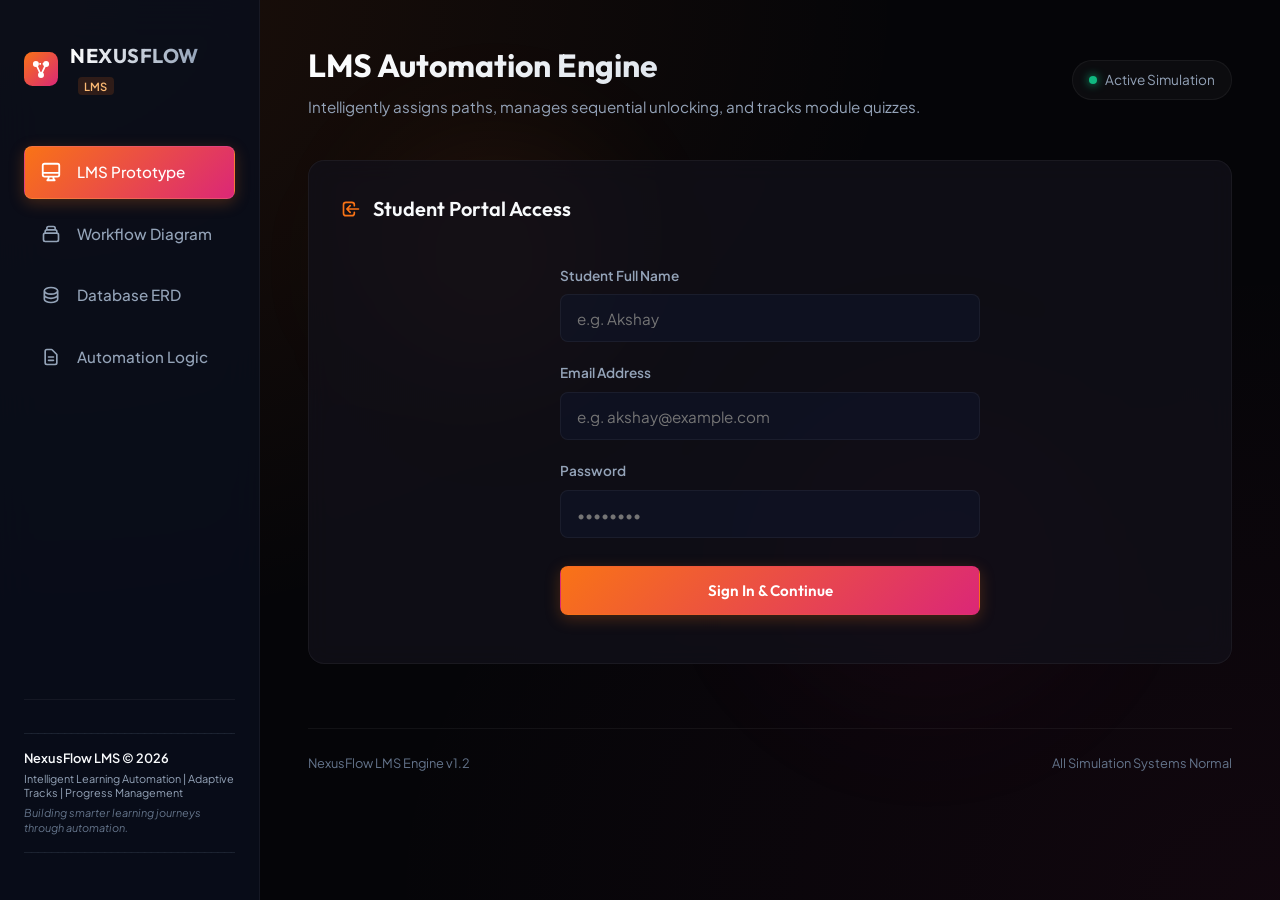
==== Track-Based LMS Automation Engine/index.html @ 76e74313 "Add files via upload" ====
<!DOCTYPE html>
<html lang="en">
<head>
  <meta charset="UTF-8">
  <meta name="viewport" content="width=device-width, initial-scale=1.0">
  <title>NexusFlow LMS - Automation Engine</title>
  <link rel="stylesheet" href="style.css">
  <link rel="icon" href="data:image/svg+xml,<svg xmlns=%22http://www.w3.org/2000/svg%22 viewBox=%220 0 100 100%22><text y=%22.9em%22 font-size=%2280%22>⚡</text></svg>">
</head>
<body>

  <div class="app-container">
    
    <!-- Sidebar Navigation -->
    <aside class="sidebar">
      <div class="brand">
        <div class="brand-logo">
          <svg width="34" height="34" viewBox="0 0 40 40" fill="none" xmlns="http://www.w3.org/2000/svg">
            <rect width="40" height="40" rx="10" fill="url(#logoGrad)" />
            <circle cx="14" cy="14" r="3.5" fill="#ffffff" class="logo-node logo-node-1" />
            <circle cx="26" cy="14" r="3.5" fill="#ffffff" class="logo-node logo-node-2" />
            <circle cx="20" cy="27" r="3.5" fill="#ffffff" class="logo-node logo-node-3" />
            <line x1="14" y1="14" x2="20" y2="27" stroke="#ffffff" stroke-width="2" class="logo-edge" />
            <line x1="26" y1="14" x2="20" y2="27" stroke="#ffffff" stroke-width="2" class="logo-edge" />
            <line x1="14" y1="14" x2="26" y2="14" stroke="#ffffff" stroke-width="2" stroke-dasharray="2 2" class="logo-edge" />
            <defs>
              <linearGradient id="logoGrad" x1="0" y1="0" x2="40" y2="40" gradientUnits="userSpaceOnUse">
                <stop stop-color="#f97316" />
                <stop offset="1" stop-color="#db2777" />
              </linearGradient>
            </defs>
          </svg>
        </div>
        <div>
          <span class="brand-name">NEXUSFLOW</span>
          <span class="brand-tag">LMS</span>
        </div>
      </div>
      
      <ul class="nav-menu">
        <li class="nav-item">
          <a class="nav-link active" data-tab="prototype">
            <svg fill="none" stroke="currentColor" viewBox="0 0 24 24" xmlns="http://www.w3.org/2000/svg">
              <path stroke-linecap="round" stroke-linejoin="round" stroke-width="2" d="M9.75 17L9 20l-1 1h8l-1-1-.75-3M3 13h18M5 17h14a2 2 0 002-2V5a2 2 0 00-2-2H5a2 2 0 00-2 2v10a2 2 0 002 2z"></path>
            </svg>
            LMS Prototype
          </a>
        </li>
        <li class="nav-item">
          <a class="nav-link" data-tab="workflow">
            <svg fill="none" stroke="currentColor" viewBox="0 0 24 24" xmlns="http://www.w3.org/2000/svg">
              <path stroke-linecap="round" stroke-linejoin="round" stroke-width="2" d="M19 11H5m14 0a2 2 0 012 2v6a2 2 0 01-2 2H5a2 2 0 01-2-2v-6a2 2 0 012-2m14 0V9a2 2 0 00-2-2M5 11V9a2 2 0 012-2m0 0V5a2 2 0 012-2h6a2 2 0 012 2v2M7 7h10"></path>
            </svg>
            Workflow Diagram
          </a>
        </li>
        <li class="nav-item">
          <a class="nav-link" data-tab="erd">
            <svg fill="none" stroke="currentColor" viewBox="0 0 24 24" xmlns="http://www.w3.org/2000/svg">
              <path stroke-linecap="round" stroke-linejoin="round" stroke-width="2" d="M4 7v10c0 2.21 3.58 4 8 4s8-1.79 8-4V7M4 7c0 2.21 3.58 4 8 4s8-1.79 8-4M4 7c0-2.21 3.58-4 8-4s8 1.79 8 4m0 5c0 2.21-3.58 4-8 4s-8-1.79-8-4"></path>
            </svg>
            Database ERD
          </a>
        </li>
        <li class="nav-item">
          <a class="nav-link" data-tab="logic">
            <svg fill="none" stroke="currentColor" viewBox="0 0 24 24" xmlns="http://www.w3.org/2000/svg">
              <path stroke-linecap="round" stroke-linejoin="round" stroke-width="2" d="M9 12h6m-6 4h6m2 5H7a2 2 0 01-2-2V5a2 2 0 012-2h5.586a1 1 0 01.707.293l5.414 5.414a1 1 0 01.293.707V19a2 2 0 01-2 2z"></path>
            </svg>
            Automation Logic
          </a>
        </li>
      </ul>
      <div class="sidebar-footer" style="margin-top: auto; padding-top: 1.5rem; border-top: 1px solid var(--border-color); font-size: 0.72rem; color: var(--text-muted); line-height: 1.5;">
        <div style="opacity: 0.25; overflow: hidden; white-space: nowrap; margin-bottom: 0.5rem; letter-spacing: -1.5px;">────────────────────────────────────────────</div>
        <p style="color: var(--text-primary); font-weight: 600; font-size: 0.8rem; margin-bottom: 0.2rem;">NexusFlow LMS © 2026</p>
        <p style="color: var(--text-secondary); font-size: 0.68rem; margin-bottom: 0.4rem; line-height: 1.3;">Intelligent Learning Automation | Adaptive Tracks | Progress Management</p>
        <p style="font-style: italic; font-size: 0.68rem; color: var(--text-muted); line-height: 1.3;">Building smarter learning journeys through automation.</p>
        <div style="opacity: 0.25; overflow: hidden; white-space: nowrap; margin-top: 0.5rem; letter-spacing: -1.5px;">────────────────────────────────────────────</div>
      </div>
    </aside>

    <!-- Main Content Area -->
    <main class="main-content">
      
      <!-- Top header bar -->
      <header class="header-section">
        <div>
          <h1 class="page-title">LMS Automation Engine</h1>
          <p class="page-subtitle">Intelligently assigns paths, manages sequential unlocking, and tracks module quizzes.</p>
        </div>
        <div class="theme-badge">
          <div class="theme-badge-dot"></div>
          <span>Active Simulation</span>
        </div>
      </header>

      <!-- 1. LMS PROTOTYPE TAB PANEL -->
      <section class="tab-panel active" id="prototype-panel">
        
        <!-- Screen 1: Login Screen -->
        <div class="glass-card screen" id="login-area">
          <div class="card-header">
            <h3 class="card-title">
              <svg style="width:20px; height:20px;" fill="none" stroke="currentColor" viewBox="0 0 24 24" xmlns="http://www.w3.org/2000/svg"><path stroke-linecap="round" stroke-linejoin="round" stroke-width="2" d="M11 16l-4-4m0 0l4-4m-4 4h14m-5 4v1a3 3 0 01-3 3H6a3 3 0 01-3-3V7a3 3 0 013-3h7a3 3 0 013 3v1"></path></svg>
              Student Portal Access
            </h3>
          </div>
          
          <div style="max-width: 420px; margin: 0 auto; padding: 1rem 0;">
            <div class="form-group">
              <label class="form-label" for="login-name">Student Full Name</label>
              <input type="text" class="form-input" id="login-name" placeholder="e.g. Akshay" required>
            </div>
            
            <div class="form-group">
              <label class="form-label" for="login-email">Email Address</label>
              <input type="email" class="form-input" id="login-email" placeholder="e.g. akshay@example.com" required>
            </div>

            <div class="form-group">
              <label class="form-label" for="login-password">Password</label>
              <input type="password" class="form-input" id="login-password" placeholder="••••••••" required>
            </div>

            <div style="margin-top: 1.75rem;">
              <button class="btn btn-primary" style="width: 100%;" onclick="loginStudent()">
                Sign In & Continue
              </button>
            </div>
          </div>
        </div>

        <!-- Screen 2: Track Selection -->
        <div class="glass-card screen" id="track-area" style="display: none;">
          <div class="card-header">
            <h3 class="card-title">
              <svg style="width:20px; height:20px;" fill="none" stroke="currentColor" viewBox="0 0 24 24" xmlns="http://www.w3.org/2000/svg"><path stroke-linecap="round" stroke-linejoin="round" stroke-width="2" d="M9 5H7a2 2 0 00-2 2v12a2 2 0 002 2h10a2 2 0 002-2V7a2 2 0 00-2-2h-2M9 5a2 2 0 002 2h2a2 2 0 002-2M9 5a2 2 0 012-2h2a2 2 0 012 2m-3 7h3m-3 4h3m-6-4h.01M9 16h.01"></path></svg>
              Choose Your Learning Track
            </h3>
            <span style="font-size: 0.8rem; color: var(--text-secondary);" id="track-greeting">Welcome!</span>
          </div>

          <div class="track-selection-grid">
            <div class="track-card" data-id="1">
              <div class="track-card-header">
                <h4 class="track-title">Software Development</h4>
                <span class="track-badge">Tech</span>
              </div>
              <p class="track-desc">Web foundations, programming logic, DOM operations, backend servers and APIs.</p>
            </div>

            <div class="track-card" data-id="2">
              <div class="track-card-header">
                <h4 class="track-title">AI Automation</h4>
                <span class="track-badge">AI Systems</span>
              </div>
              <p class="track-desc">Generative AI basics, embeddings, prompt patterns, API integrations, and workflow agents.</p>
            </div>

            <div class="track-card" data-id="3">
              <div class="track-card-header">
                <h4 class="track-title">AI Foundations</h4>
                <span class="track-badge">Data Science</span>
              </div>
              <p class="track-desc">Evolution of AI, statistical learning, ML regression, decision models, and deep neural nets.</p>
            </div>

            <div class="track-card" data-id="4">
              <div class="track-card-header">
                <h4 class="track-title">AI Content Creation</h4>
                <span class="track-badge">Creative AI</span>
              </div>
              <p class="track-desc">Generative copy editing, image prompts, inpainting/outpainting, and audio/video generation.</p>
            </div>
          </div>

          <div style="margin-top: 2rem; display: flex; gap: 1rem;">
            <button class="btn btn-primary" id="btn-generate-path" onclick="onboardStudent()" disabled>
              Generate Learning Path
            </button>
            <button class="btn btn-secondary" onclick="logoutStudent()">
              Log Out
            </button>
          </div>
        </div>

        <!-- Dashboard state - Active student roadmap -->
        <div id="dashboard-area" style="display: none;">
          
          <!-- Top metrics strip -->
          <div class="grid-3col" style="margin-bottom: 2rem;">
            <div class="metric-card">
              <div class="metric-icon blue">
                <svg fill="none" stroke="currentColor" viewBox="0 0 24 24" xmlns="http://www.w3.org/2000/svg"><path stroke-linecap="round" stroke-linejoin="round" stroke-width="2" d="M12 6.253v13m0-13C10.832 5.477 9.246 5 7.5 5S4.168 5.477 3 6.253v13C4.168 18.477 5.754 18 7.5 18s3.332.477 4.5 1.253m0-13C13.168 5.477 14.754 5 16.5 5c1.747 0 3.332.477 4.5 1.253v13C19.832 18.477 18.247 18 16.5 18c-1.746 0-3.332.477-4.5 1.253"></path></svg>
              </div>
              <div class="metric-info">
                <span class="metric-label">Completed Lessons</span>
                <span class="metric-value" id="metric-lessons-completed">0 / 15</span>
              </div>
            </div>

            <div class="metric-card">
              <div class="metric-icon emerald">
                <svg fill="none" stroke="currentColor" viewBox="0 0 24 24" xmlns="http://www.w3.org/2000/svg"><path stroke-linecap="round" stroke-linejoin="round" stroke-width="2" d="M9 12l2 2 4-4m6 2a9 9 0 11-18 0 9 9 0 0118 0z"></path></svg>
              </div>
              <div class="metric-info">
                <span class="metric-label">Completed Modules</span>
                <span class="metric-value" id="metric-modules-completed">0 / 3</span>
              </div>
            </div>

            <div class="metric-card">
              <div class="metric-icon amber">
                <svg fill="none" stroke="currentColor" viewBox="0 0 24 24" xmlns="http://www.w3.org/2000/svg"><path stroke-linecap="round" stroke-linejoin="round" stroke-width="2" d="M13 10V3L4 14h7v7l9-11h-7z"></path></svg>
              </div>
              <div class="metric-info">
                <span class="metric-label">Active Streak</span>
                <span class="metric-value" id="metric-streak">1 Day</span>
              </div>
            </div>
          </div>

          <!-- Main Dashboard Split (LMS view vs Backend Database view) -->
          <div class="grid-2col">
            
            <!-- Left: Roadmaps & Lessons -->
            <div>
              <div class="glass-card">
                <div class="card-header">
                  <div>
                    <span style="font-size: 0.8rem; color: var(--text-secondary); font-weight: 600; text-transform: uppercase;">Active Path</span>
                    <h3 class="card-title" id="dashboard-track-name">Track Name</h3>
                  </div>
                  <div style="display: flex; gap: 0.5rem;">
                    <button class="btn btn-secondary" style="padding: 0.4rem 0.85rem; font-size: 0.8rem;" onclick="resetDatabaseState()">
                      Reset Track
                    </button>
                    <button class="btn btn-secondary" style="padding: 0.4rem 0.85rem; font-size: 0.8rem; border-color: rgba(239, 68, 68, 0.2); color: #fca5a5;" onclick="logoutStudent()">
                      Log Out
                    </button>
                  </div>
                </div>
                
                <div class="progress-container" style="margin-bottom: 2rem;">
                  <div class="progress-header">
                    <span>Overall Path Progress</span>
                    <span id="progress-percentage-label" style="font-weight: bold; color: var(--primary);">0%</span>
                  </div>
                  <div class="progress-bar-bg">
                    <div class="progress-bar-fill" id="progress-percentage-bar"></div>
                  </div>
                </div>

                <div class="modules-list" id="roadmap-container">
                  <!-- Rendered dynamically by script.js -->
                </div>
              </div>
            </div>

            <!-- Right: Real-time Database JSON display -->
            <div>
              <div class="glass-card" style="position: sticky; top: 2rem;">
                <div class="db-json-header">
                  <div class="db-json-title">
                    <svg style="width:16px; height:16px;" fill="none" stroke="currentColor" viewBox="0 0 24 24" xmlns="http://www.w3.org/2000/svg"><path stroke-linecap="round" stroke-linejoin="round" stroke-width="2" d="M4 7v10c0 2.21 3.58 4 8 4s8-1.79 8-4V7M4 7c0 2.21 3.58 4 8 4s8-1.79 8-4M4 7c0-2.21 3.58-4 8-4s8 1.79 8 4m0 5c0 2.21-3.58 4-8 4s-8-1.79-8-4"></path></svg>
                    Database State (Simulated)
                  </div>
                  <span style="font-size:0.75rem; color: var(--success); font-weight: 600; background: var(--success-glow); padding: 0.1rem 0.4rem; border-radius: 4px;">Live Updates</span>
                </div>
                <p style="font-size: 0.75rem; color: var(--text-secondary); margin-bottom: 1rem;">
                  This panel represents the current rows inside the local storage database tables, illustrating the schema triggers.
                </p>
                <div class="db-json-body">
                  <pre><code id="db-json-code">{}</code></pre>
                </div>
                <div style="margin-top: 1.5rem;" id="next-action-box">
                  <!-- Next action display -->
                </div>
                <div style="margin-top: 1rem; border-top: 1px solid var(--border-color); padding-top: 1rem; display: flex; justify-content: space-between; align-items: center;">
                  <span style="font-size: 0.8rem; color: var(--text-secondary);">Student: <strong id="dashboard-student-name" style="color:white;">Aswanth</strong></span>
                </div>
              </div>
            </div>

          </div>
        </div>

      </section>

      <!-- 2. WORKFLOW DIAGRAM TAB PANEL -->
      <section class="tab-panel" id="workflow-panel">
        <div class="glass-card">
          <div class="card-header">
            <div>
              <h3 class="card-title">LMS Automation Lifecycle Flowchart</h3>
              <p style="font-size: 0.85rem; color: var(--text-secondary); margin-top: 0.25rem;">
                Shows the flow of triggers, conditions, and actions. The highlighted node represents the current state of your active prototype session.
              </p>
            </div>
          </div>
          
          <div class="svg-diagram-container">
            <!-- Inline SVG Flowchart -->
            <svg class="svg-diagram" width="600" height="600" viewBox="0 0 600 600" xmlns="http://www.w3.org/2000/svg">
              <defs>
                <!-- Arrow Marker -->
                <marker id="arrow" viewBox="0 0 10 10" refX="6" refY="5" markerWidth="6" markerHeight="6" orient="auto-start-reverse">
                  <path d="M 0 0 L 10 5 L 0 10 z" fill="#64748b" />
                </marker>
                <marker id="arrow-active" viewBox="0 0 10 10" refX="6" refY="5" markerWidth="6" markerHeight="6" orient="auto-start-reverse">
                  <path d="M 0 0 L 10 5 L 0 10 z" fill="#6366f1" />
                </marker>
              </defs>

              <!-- Flowchart Connectors (static layout) -->
              <!-- Main vertical trunk -->
              <line x1="180" y1="50" x2="180" y2="70" stroke="#64748b" stroke-width="2" marker-end="url(#arrow)"></line>
              <line x1="180" y1="110" x2="180" y2="130" stroke="#64748b" stroke-width="2" marker-end="url(#arrow)"></line>
              <line x1="180" y1="170" x2="180" y2="190" stroke="#64748b" stroke-width="2" marker-end="url(#arrow)"></line>
              <line x1="180" y1="230" x2="180" y2="250" stroke="#64748b" stroke-width="2" marker-end="url(#arrow)"></line>
              <line x1="180" y1="290" x2="180" y2="310" stroke="#64748b" stroke-width="2" marker-end="url(#arrow)"></line>
              <line x1="180" y1="350" x2="180" y2="370" stroke="#64748b" stroke-width="2" marker-end="url(#arrow)"></line>
              <line x1="180" y1="410" x2="180" y2="430" stroke="#64748b" stroke-width="2" marker-end="url(#arrow)"></line>
              <line x1="180" y1="470" x2="180" y2="490" stroke="#64748b" stroke-width="2" marker-end="url(#arrow)"></line>

              <!-- Condition: All 5 Lessons Done? -> No -> Unlock Next Lesson -> Loop back to Complete Lesson -->
              <!-- Line right to No block -->
              <path d="M 260 390 L 400 390 L 400 350" fill="none" stroke="#64748b" stroke-width="2" marker-end="url(#arrow)"></path>
              <!-- Line from No block back left to Complete Lesson -->
              <path d="M 400 310 L 400 270 L 180 270" fill="none" stroke="#64748b" stroke-width="2" marker-end="url(#arrow)"></path>
              
              <!-- Condition: Quiz Passed? -> Yes -> Unlock Next Module -> Update Dashboard -->
              <line x1="260" y1="510" x2="320" y2="510" stroke="#64748b" stroke-width="2" marker-end="url(#arrow)"></line>
              <path d="M 400 490 L 400 170" fill="none" stroke="#64748b" stroke-width="2" marker-end="url(#arrow)"></path>
              <line x1="320" y1="150" x2="260" y2="150" stroke="#64748b" stroke-width="2" marker-end="url(#arrow)"></line>
              
              <!-- Condition: Quiz Passed? -> No -> Loop back to Quiz Redirect -->
              <path d="M 180 530 L 180 570 L 60 570 L 60 450 L 100 450" fill="none" stroke="#64748b" stroke-width="2" marker-end="url(#arrow)"></path>

              <!-- Text labels for branches -->
              <text x="270" y="385" fill="#94a3b8" font-size="10" font-weight="bold">No</text>
              <text x="185" y="423" fill="#94a3b8" font-size="10" font-weight="bold">Yes</text>
              <text x="275" y="505" fill="#94a3b8" font-size="10" font-weight="bold">Yes</text>
              <text x="185" y="555" fill="#94a3b8" font-size="10" font-weight="bold">No / Fail</text>

              <!-- Nodes -->
              <g class="flow-node active" id="node-signup">
                <rect x="100" y="10" width="160" height="40" />
                <text x="180" y="34" text-anchor="middle">Student Onboards / Sign Up</text>
              </g>

              <g class="flow-node" id="node-select-track">
                <rect x="100" y="70" width="160" height="40" />
                <text x="180" y="94" text-anchor="middle">Select Learning Track</text>
              </g>

              <g class="flow-node" id="node-gen-path">
                <rect x="100" y="130" width="160" height="40" />
                <text x="180" y="154" text-anchor="middle">Generate Learning Path</text>
              </g>

              <g class="flow-node" id="node-unlock-m1">
                <rect x="100" y="190" width="160" height="40" />
                <text x="180" y="214" text-anchor="middle">Unlock Module 1 (others lock)</text>
              </g>

              <g class="flow-node" id="node-unlock-l1">
                <rect x="100" y="250" width="160" height="40" />
                <text x="180" y="274" text-anchor="middle">Unlock Lesson 1</text>
              </g>

              <g class="flow-node" id="node-comp-l">
                <rect x="100" y="310" width="160" height="40" />
                <text x="180" y="334" text-anchor="middle">Complete Current Lesson</text>
              </g>

              <g class="flow-node" id="node-unlock-next-l">
                <rect x="320" y="310" width="160" height="40" />
                <text x="400" y="334" text-anchor="middle">Unlock Next Lesson</text>
              </g>

              <g class="flow-node" id="node-check-all-done">
                <rect x="100" y="370" width="160" height="40" />
                <text x="180" y="394" text-anchor="middle">All 5 Lessons Completed?</text>
              </g>

              <g class="flow-node" id="node-redirect-quiz">
                <rect x="100" y="430" width="160" height="40" />
                <text x="180" y="454" text-anchor="middle">Redirect to Module Quiz</text>
              </g>

              <g class="flow-node" id="node-quiz-passed">
                <rect x="100" y="490" width="160" height="40" />
                <text x="180" y="514" text-anchor="middle">Quiz Passed (score &gt;= 60%)?</text>
              </g>

              <g class="flow-node" id="node-unlock-next-m">
                <rect x="320" y="490" width="160" height="40" />
                <text x="400" y="514" text-anchor="middle">Unlock Next Module &amp; L1</text>
              </g>

              <g class="flow-node" id="node-dashboard">
                <rect x="320" y="130" width="160" height="40" />
                <text x="400" y="154" text-anchor="middle">Update Progress Dashboard</text>
              </g>
            </svg>
          </div>
          
          <div style="margin-top: 1.5rem; text-align: center;">
            <p style="font-size: 0.8rem; color: var(--text-secondary);">
              Tip: Return to the <strong>LMS Prototype</strong> tab to complete lessons and watch the active node change live!
            </p>
          </div>
        </div>
      </section>

      <!-- 3. DATABASE ERD TAB PANEL -->
      <section class="tab-panel" id="erd-panel">
        <div class="glass-card">
          <div class="card-header">
            <div>
              <h3 class="card-title">Database Schema - Entity Relationship Diagram</h3>
              <p style="font-size: 0.85rem; color: var(--text-secondary); margin-top: 0.25rem;">
                Hover over any table box to highlight its keys, relationships, and foreign connections.
              </p>
            </div>
          </div>

          <div class="svg-diagram-container">
            <!-- ERD SVG Diagram -->
            <svg class="svg-diagram" width="650" height="450" viewBox="0 0 650 450" xmlns="http://www.w3.org/2000/svg">
              
              <!-- Relationship Lines (background paths) -->
              <!-- tracks -> modules (1 to many) -->
              <path class="erd-link" data-from="tracks" data-to="modules" d="M 180 80 H 250" stroke-width="2" />
              <!-- modules -> micro_lessons (1 to many) -->
              <path class="erd-link" data-from="modules" data-to="micro_lessons" d="M 380 80 H 450" stroke-width="2" />
              <!-- tracks -> students (1 to many) -->
              <path class="erd-link" data-from="tracks" data-to="students" d="M 110 130 V 250" stroke-width="2" />
              <!-- students -> progress (1 to many) -->
              <path class="erd-link" data-from="students" data-to="progress" d="M 180 300 H 250" stroke-width="2" />
              <!-- micro_lessons -> progress (1 to many) -->
              <path class="erd-link" data-from="micro_lessons" data-to="progress" d="M 520 160 V 200 H 320 V 250" stroke-width="2" />
              <!-- students -> quiz_results (1 to many) -->
              <path class="erd-link" data-from="students" data-to="quiz_results" d="M 110 370 V 410 H 520 V 370" stroke-width="2" />
              <!-- modules -> quiz_results (1 to many) -->
              <path class="erd-link" data-from="modules" data-to="quiz_results" d="M 320 160 V 220 H 520 V 250" stroke-width="2" />

              <!-- Table: tracks -->
              <g class="erd-table" data-table="tracks">
                <rect class="bg" x="40" y="30" width="140" height="100" />
                <rect class="header" x="40" y="30" width="140" height="25" />
                <text class="header-text" x="110" y="47" text-anchor="middle">tracks</text>
                <text class="col-text pk-text" x="50" y="72">PK</text>
                <text class="col-text" x="75" y="72">id : Integer</text>
                <text class="col-text" x="75" y="92">name : String</text>
                <text class="col-text" x="75" y="112">description : Text</text>
              </g>

              <!-- Table: modules -->
              <g class="erd-table" data-table="modules">
                <rect class="bg" x="250" y="30" width="130" height="130" />
                <rect class="header" x="250" y="30" width="130" height="25" />
                <text class="header-text" x="315" y="47" text-anchor="middle">modules</text>
                <text class="col-text pk-text" x="260" y="72">PK</text>
                <text class="col-text" x="285" y="72">id : Integer</text>
                <text class="col-text fk-text" x="260" y="92">FK</text>
                <text class="col-text" x="285" y="92">track_id : Integer</text>
                <text class="col-text" x="285" y="112">title : String</text>
                <text class="col-text" x="285" y="132">seq_order : Integer</text>
              </g>

              <!-- Table: micro_lessons -->
              <g class="erd-table" data-table="micro_lessons">
                <rect class="bg" x="450" y="30" width="140" height="130" />
                <rect class="header" x="450" y="30" width="140" height="25" />
                <text class="header-text" x="520" y="47" text-anchor="middle">micro_lessons</text>
                <text class="col-text pk-text" x="460" y="72">PK</text>
                <text class="col-text" x="485" y="72">id : Integer</text>
                <text class="col-text fk-text" x="460" y="92">FK</text>
                <text class="col-text" x="485" y="92">module_id : Integer</text>
                <text class="col-text" x="485" y="112">title : String</text>
                <text class="col-text" x="485" y="132">seq_order : Integer</text>
              </g>

              <!-- Table: students -->
              <g class="erd-table" data-table="students">
                <rect class="bg" x="40" y="250" width="140" height="120" />
                <rect class="header" x="40" y="250" width="140" height="25" />
                <text class="header-text" x="110" y="267" text-anchor="middle">students</text>
                <text class="col-text pk-text" x="50" y="292">PK</text>
                <text class="col-text" x="75" y="292">id : Integer</text>
                <text class="col-text" x="75" y="312">name : String</text>
                <text class="col-text" x="75" y="332">email : String</text>
                <text class="col-text fk-text" x="50" y="352">FK</text>
                <text class="col-text" x="75" y="352">track_id : Integer</text>
              </g>

              <!-- Table: progress -->
              <g class="erd-table" data-table="progress">
                <rect class="bg" x="250" y="250" width="130" height="120" />
                <rect class="header" x="250" y="250" width="130" height="25" />
                <text class="header-text" x="315" y="267" text-anchor="middle">progress</text>
                <text class="col-text pk-text" x="260" y="292">PK</text>
                <text class="col-text" x="285" y="292">id : Integer</text>
                <text class="col-text fk-text" x="260" y="312">FK</text>
                <text class="col-text" x="285" y="312">student_id : Int</text>
                <text class="col-text fk-text" x="260" y="332">FK</text>
                <text class="col-text" x="285" y="332">lesson_id : Int</text>
                <text class="col-text" x="285" y="352">status : String</text>
              </g>

              <!-- Table: quiz_results -->
              <g class="erd-table" data-table="quiz_results">
                <rect class="bg" x="450" y="250" width="140" height="120" />
                <rect class="header" x="450" y="250" width="140" height="25" />
                <text class="header-text" x="520" y="267" text-anchor="middle">quiz_results</text>
                <text class="col-text pk-text" x="460" y="292">PK</text>
                <text class="col-text" x="485" y="292">id : Integer</text>
                <text class="col-text fk-text" x="460" y="312">FK</text>
                <text class="col-text" x="485" y="312">student_id : Int</text>
                <text class="col-text fk-text" x="460" y="332">FK</text>
                <text class="col-text" x="485" y="332">module_id : Int</text>
                <text class="col-text" x="485" y="352">score : Integer</text>
              </g>
            </svg>
          </div>

          <div style="margin-top: 2rem;">
            <h4 style="font-family: var(--font-heading); font-size: 1.1rem; margin-bottom: 0.5rem;">Database Schema Overview</h4>
            <ul style="list-style: none; display: grid; grid-template-columns: repeat(2, 1fr); gap: 1rem; font-size: 0.85rem; color: var(--text-secondary);">
              <li style="border-left: 3px solid #f59e0b; padding-left: 0.75rem;"><strong>tracks $\rightarrow$ modules $\rightarrow$ micro_lessons</strong>: Holds the course structure. Static catalogs referenceable by active student courses.</li>
              <li style="border-left: 3px solid #60a5fa; padding-left: 0.75rem;"><strong>students $\rightarrow$ progress</strong>: Stores the state of each student's current position (e.g. Locked, Active, Completed).</li>
              <li style="border-left: 3px solid #10b981; padding-left: 0.75rem;"><strong>progress $\rightarrow$ micro_lessons</strong>: Resolves which specific lessons are marked completed or unlocked.</li>
              <li style="border-left: 3px solid #8b5cf6; padding-left: 0.75rem;"><strong>students $\rightarrow$ quiz_results $\leftarrow$ modules</strong>: Logs records of score achievements to gate unlocking of subsequent modules.</li>
            </ul>
          </div>
        </div>
      </section>

      <!-- 4. AUTOMATION LOGIC DOCUMENT TAB PANEL -->
      <section class="tab-panel" id="logic-panel">
        <div class="glass-card">
          <div class="card-header">
            <h3 class="card-title">Automation Logic Specifications</h3>
          </div>

          <p style="font-size: 0.9rem; color: var(--text-secondary); margin-bottom: 1.5rem;">
            This technical reference guide outlines the specific backend rule engine that handles locking, progress, and redirection.
          </p>

          <div class="doc-table-container">
            <table class="doc-table">
              <thead>
                <tr>
                  <th>Event Trigger</th>
                  <th>Pre-Conditions</th>
                  <th>Automated System Actions</th>
                </tr>
              </thead>
              <tbody>
                <tr>
                  <td><span class="trigger-badge">Track Selected</span></td>
                  <td>
                    <ul class="action-list">
                      <li>Student finishes onboarding form.</li>
                      <li>Valid student name & email.</li>
                    </ul>
                  </td>
                  <td>
                    <ul class="action-list">
                      <li>Insert record in <code>students</code> table.</li>
                      <li>Fetch course structure from <code>modules</code> and <code>micro_lessons</code>.</li>
                      <li>Populate <code>progress</code> tracker rows with "locked" status.</li>
                      <li>Set Module 1, Lesson 1 status to "active" (unlocked).</li>
                      <li>Redirect student from signup form to learning roadmap dashboard.</li>
                    </ul>
                  </td>
                </tr>
                <tr>
                  <td><span class="trigger-badge">Lesson Completed</span></td>
                  <td>
                    <ul class="action-list">
                      <li>Student clicks "Complete Lesson" on an active lesson.</li>
                      <li>Current lesson status is "active".</li>
                    </ul>
                  </td>
                  <td>
                    <ul class="action-list">
                      <li>Update current lesson progress status to "completed".</li>
                      <li>Update <code>completed_at</code> timestamp.</li>
                      <li>Verify if next lesson exists in the current module.</li>
                      <li>If yes: set next lesson status to "active" (unlocked).</li>
                      <li>If no: check if all 5 module lessons are completed.</li>
                    </ul>
                  </td>
                </tr>
                <tr>
                  <td><span class="trigger-badge">Module Completed</span></td>
                  <td>
                    <ul class="action-list">
                      <li>All 5 lessons of active module have "completed" status in database.</li>
                    </ul>
                  </td>
                  <td>
                    <ul class="action-list">
                      <li>Trigger redirect to module assessment quiz interface.</li>
                      <li>Restrict continuing to further lessons until quiz passed.</li>
                    </ul>
                  </td>
                </tr>
                <tr>
                  <td><span class="trigger-badge">Quiz Passed</span></td>
                  <td>
                    <ul class="action-list">
                      <li>Student scores greater than 60% (2/3 correct) on module quiz.</li>
                      <li>Subsequent module exists in selected track.</li>
                    </ul>
                  </td>
                  <td>
                    <ul class="action-list">
                      <li>Insert record to <code>quiz_results</code> table (<code>passed = true</code>).</li>
                      <li>Unlock subsequent module.</li>
                      <li>Unlock lesson 1 of subsequent module, setting status to "active".</li>
                      <li>Refresh student dashboard with next target action.</li>
                    </ul>
                  </td>
                </tr>
                <tr>
                  <td><span class="trigger-badge">Quiz Failed</span></td>
                  <td>
                    <ul class="action-list">
                      <li>Student scores $&lt; 60\%$ on module quiz.</li>
                    </ul>
                  </td>
                  <td>
                    <ul class="action-list">
                      <li>Insert record to <code>quiz_results</code> table (<code>passed = false</code>).</li>
                      <li>Keep next module locked.</li>
                      <li>Display retry options and review links.</li>
                    </ul>
                  </td>
                </tr>
              </tbody>
            </table>
          </div>
        </div>
      </section>
      <!-- Layout Footer -->
      <footer style="margin-top: 4rem; border-top: 1px solid var(--border-color); padding-top: 1.5rem; display: flex; justify-content: space-between; align-items: center; font-size: 0.8rem; color: var(--text-muted);">
        <p>NexusFlow LMS Engine v1.2</p>
        <p>All Simulation Systems Normal</p>
      </footer>
    </main>
  </div>

  <script src="script.js"></script>
</body>
</html>
---- Track-Based LMS Automation Engine/style.css ----
@import url('https://fonts.googleapis.com/css2?family=Outfit:wght@300;400;500;600;700;800&family=Plus+Jakarta+Sans:wght@300;400;500;600;700;800&display=swap');

:root {
  --font-heading: 'Outfit', sans-serif;
  --font-body: 'Plus Jakarta Sans', sans-serif;

  /* Color Palette - Cyberpunk Volcano theme */
  --bg-main: #050508;
  --bg-card: rgba(18, 16, 26, 0.75);
  --bg-card-hover: rgba(28, 23, 41, 0.5);
  --border-color: rgba(255, 255, 255, 0.05);
  --border-hover: rgba(249, 115, 22, 0.4);
  
  --primary: #f97316; /* Volcano Orange */
  --primary-rgb: 249, 115, 22;
  --primary-glow: rgba(249, 115, 22, 0.25);
  --primary-gradient: linear-gradient(135deg, #f97316 0%, #db2777 100%);
  --accent-gradient: linear-gradient(135deg, #fbbf24 0%, #f97316 100%);
  
  --text-primary: #f8fafc;
  --text-secondary: #94a3b8;
  --text-muted: #64748b;
  
  --success: #10b981;
  --success-glow: rgba(16, 185, 129, 0.2);
  --error: #ef4444;
  --error-glow: rgba(239, 68, 68, 0.2);
  --warning: #fbbf24;
  --warning-glow: rgba(251, 191, 36, 0.2);

  --sidebar-width: 260px;
}

* {
  margin: 0;
  padding: 0;
  box-sizing: border-box;
}

body {
  background-color: var(--bg-main);
  background-image: 
    radial-gradient(at 0% 0%, rgba(249, 115, 22, 0.1) 0px, transparent 50%),
    radial-gradient(at 100% 100%, rgba(219, 39, 119, 0.06) 0px, transparent 50%);
  color: var(--text-primary);
  font-family: var(--font-body);
  min-height: 100vh;
  overflow-x: hidden;
  line-height: 1.6;
}

/* App Layout */
.app-container {
  display: flex;
  min-height: 100vh;
  position: relative;
  overflow: hidden;
}

.app-container::before {
  content: "";
  position: absolute;
  width: 350px;
  height: 350px;
  background: radial-gradient(circle, rgba(249, 115, 22, 0.12) 0%, transparent 70%);
  top: 10%;
  left: 25%;
  pointer-events: none;
  filter: blur(50px);
  z-index: -1; /* Behind all content */
  animation: floatOrb 12s infinite alternate ease-in-out;
}

.app-container::after {
  content: "";
  position: absolute;
  width: 450px;
  height: 450px;
  background: radial-gradient(circle, rgba(219, 39, 119, 0.08) 0%, transparent 70%);
  bottom: 15%;
  right: 10%;
  pointer-events: none;
  filter: blur(60px);
  z-index: -1;
  animation: floatOrb 18s infinite alternate-reverse ease-in-out;
}

@keyframes floatOrb {
  0% { transform: translateY(0) translateX(0) scale(1); }
  100% { transform: translateY(-45px) translateX(35px) scale(1.15); }
}

/* Sidebar Navigation */
.sidebar {
  width: var(--sidebar-width);
  background: rgba(10, 15, 28, 0.85);
  backdrop-filter: blur(20px);
  border-right: 1px solid var(--border-color);
  padding: 2.5rem 1.5rem;
  display: flex;
  flex-direction: column;
  position: fixed;
  height: 100vh;
  z-index: 100;
}

.brand {
  display: flex;
  align-items: center;
  gap: 0.75rem;
  margin-bottom: 3rem;
}

.brand-logo {
  display: flex;
  align-items: center;
  justify-content: center;
  transition: all 0.4s cubic-bezier(0.175, 0.885, 0.32, 1.275);
}

.brand:hover .brand-logo {
  transform: rotate(12deg) scale(1.08);
  filter: drop-shadow(0 0 10px var(--primary-glow));
}

.logo-node-1 { animation: logoNodePulse 2s infinite ease-in-out; }
.logo-node-2 { animation: logoNodePulse 2s infinite ease-in-out 0.6s; }
.logo-node-3 { animation: logoNodePulse 2s infinite ease-in-out 1.2s; }

@keyframes logoNodePulse {
  0%, 100% { opacity: 0.8; fill: #ffffff; }
  50% { opacity: 1; fill: #fbbf24; }
}

.brand-name {
  font-family: var(--font-heading);
  font-weight: 700;
  font-size: 1.25rem;
  letter-spacing: 0.5px;
  background: linear-gradient(to right, #ffffff, #94a3b8);
  -webkit-background-clip: text;
  -webkit-text-fill-color: transparent;
}

.brand-tag {
  font-size: 0.7rem;
  background: rgba(var(--primary-rgb), 0.15);
  color: #fdba74;
  padding: 0.15rem 0.4rem;
  border-radius: 4px;
  font-weight: 600;
  margin-left: 0.5rem;
  text-transform: uppercase;
}

.nav-menu {
  list-style: none;
  display: flex;
  flex-direction: column;
  gap: 0.5rem;
}

.nav-item {
  width: 100%;
}

.nav-link {
  display: flex;
  align-items: center;
  gap: 1rem;
  padding: 0.85rem 1rem;
  color: var(--text-secondary);
  text-decoration: none;
  border-radius: 8px;
  font-size: 0.95rem;
  font-weight: 500;
  transition: all 0.3s cubic-bezier(0.4, 0, 0.2, 1);
  border: 1px solid transparent;
  cursor: pointer;
}

.nav-link:hover {
  color: var(--text-primary);
  background: rgba(255, 255, 255, 0.03);
}

.nav-link.active {
  color: white;
  background: var(--primary-gradient);
  border-color: rgba(255, 255, 255, 0.1);
  box-shadow: 0 4px 15px rgba(var(--primary-rgb), 0.25);
}

.nav-link svg {
  width: 20px;
  height: 20px;
  transition: transform 0.3s ease;
}

.nav-link.active svg {
  transform: scale(1.1);
}

.sidebar-footer {
  margin-top: auto;
  padding-top: 2rem;
  border-top: 1px solid var(--border-color);
  font-size: 0.8rem;
  color: var(--text-muted);
}

/* Main Content Area */
.main-content {
  flex: 1;
  margin-left: var(--sidebar-width);
  padding: 2.5rem 3rem;
  min-width: 0; /* Prevents flex items from overflowing */
}

.header-section {
  display: flex;
  justify-content: space-between;
  align-items: center;
  margin-bottom: 2.5rem;
}

.page-title {
  font-family: var(--font-heading);
  font-size: 2rem;
  font-weight: 700;
  background: linear-gradient(135deg, #fff 0%, #cbd5e1 100%);
  -webkit-background-clip: text;
  -webkit-text-fill-color: transparent;
}

.page-subtitle {
  color: var(--text-secondary);
  font-size: 0.95rem;
  margin-top: 0.25rem;
}

.theme-badge {
  background: rgba(255, 255, 255, 0.03);
  border: 1px solid var(--border-color);
  padding: 0.5rem 1rem;
  border-radius: 50px;
  font-size: 0.85rem;
  display: flex;
  align-items: center;
  gap: 0.5rem;
  color: var(--text-secondary);
}

.theme-badge-dot {
  width: 8px;
  height: 8px;
  border-radius: 50%;
  background: var(--success);
  box-shadow: 0 0 10px var(--success);
}

/* Tab Panels */
.tab-panel {
  display: none;
  animation: fadeIn 0.4s ease-out forwards;
}

.tab-panel.active {
  display: block;
}

@keyframes fadeIn {
  from {
    opacity: 0;
    transform: translateY(10px);
  }
  to {
    opacity: 1;
    transform: translateY(0);
  }
}

/* Glassmorphic Cards */
.glass-card {
  background: var(--bg-card);
  backdrop-filter: blur(12px);
  border: 1px solid var(--border-color);
  border-radius: 16px;
  padding: 2rem;
  margin-bottom: 2rem;
  transition: all 0.3s cubic-bezier(0.4, 0, 0.2, 1);
}

.glass-card:hover {
  border-color: rgba(255, 255, 255, 0.12);
  box-shadow: 0 10px 30px rgba(0, 0, 0, 0.3);
}

.glass-card.highlighted {
  border-color: var(--border-hover);
  box-shadow: 0 0 25px var(--primary-glow);
}

.card-header {
  display: flex;
  justify-content: space-between;
  align-items: center;
  margin-bottom: 1.5rem;
}

.card-title {
  font-family: var(--font-heading);
  font-size: 1.25rem;
  font-weight: 600;
  display: flex;
  align-items: center;
  gap: 0.75rem;
}

.card-title svg {
  color: var(--primary);
  width: 24px;
  height: 24px;
}

/* Grid Layouts */
.grid-2col {
  display: grid;
  grid-template-columns: 1.8fr 1.2fr;
  gap: 2rem;
}

.grid-3col {
  display: grid;
  grid-template-columns: repeat(3, 1fr);
  gap: 1.5rem;
}

.grid-4col {
  display: grid;
  grid-template-columns: repeat(4, 1fr);
  gap: 1.5rem;
}

@media (max-width: 1200px) {
  .grid-2col {
    grid-template-columns: 1fr;
  }
  .grid-3col {
    grid-template-columns: repeat(2, 1fr);
  }
  .grid-4col {
    grid-template-columns: repeat(2, 1fr);
  }
}

@media (max-width: 768px) {
  .grid-3col, .grid-4col {
    grid-template-columns: 1fr;
  }
  .app-container {
    flex-direction: column;
  }
  .sidebar {
    width: 100%;
    height: auto;
    position: relative;
    padding: 1.5rem;
  }
  .main-content {
    margin-left: 0;
    padding: 1.5rem;
  }
}

/* Onboarding Setup Form */
.form-group {
  margin-bottom: 1.25rem;
}

.form-label {
  display: block;
  font-size: 0.85rem;
  font-weight: 600;
  color: var(--text-secondary);
  margin-bottom: 0.5rem;
}

.form-input {
  width: 100%;
  background: rgba(15, 23, 42, 0.6);
  border: 1px solid var(--border-color);
  padding: 0.85rem 1rem;
  border-radius: 8px;
  color: white;
  font-family: var(--font-body);
  font-size: 0.95rem;
  transition: all 0.3s ease;
}

.form-input:focus {
  outline: none;
  border-color: var(--primary);
  box-shadow: 0 0 10px var(--primary-glow);
}

/* Track Card Options */
.track-selection-grid {
  display: grid;
  grid-template-columns: repeat(2, 1fr);
  gap: 1.25rem;
  margin-top: 1.5rem;
}

.track-card {
  background: rgba(15, 23, 42, 0.4);
  border: 1px solid var(--border-color);
  padding: 1.5rem;
  border-radius: 12px;
  cursor: pointer;
  transition: all 0.3s cubic-bezier(0.4, 0, 0.2, 1);
  display: flex;
  flex-direction: column;
  justify-content: space-between;
  min-height: 160px;
}

.track-card:hover {
  border-color: var(--primary);
  transform: translateY(-4px);
  background: var(--bg-card-hover);
}

.track-card.selected {
  border-color: var(--primary);
  background: rgba(var(--primary-rgb), 0.12);
  box-shadow: 0 0 20px rgba(var(--primary-rgb), 0.2);
}

.track-card-header {
  display: flex;
  justify-content: space-between;
  align-items: start;
}

.track-title {
  font-family: var(--font-heading);
  font-size: 1.1rem;
  font-weight: 600;
  color: white;
  margin-bottom: 0.5rem;
}

.track-desc {
  font-size: 0.8rem;
  color: var(--text-secondary);
  line-height: 1.4;
}

.track-badge {
  font-size: 0.7rem;
  background: rgba(255, 255, 255, 0.05);
  border: 1px solid var(--border-color);
  padding: 0.2rem 0.5rem;
  border-radius: 4px;
  color: var(--text-secondary);
}

.track-card.selected .track-badge {
  background: var(--primary);
  color: white;
  border-color: var(--primary);
}

.btn {
  display: inline-flex;
  align-items: center;
  justify-content: center;
  gap: 0.5rem;
  font-family: var(--font-heading);
  font-weight: 600;
  padding: 0.85rem 1.75rem;
  border-radius: 8px;
  border: 1px solid transparent;
  cursor: pointer;
  transition: all 0.3s cubic-bezier(0.4, 0, 0.2, 1);
  text-decoration: none;
  font-size: 0.95rem;
}

.btn-primary {
  background: var(--primary-gradient);
  color: white;
  box-shadow: 0 4px 15px var(--primary-glow);
}

.btn-primary:hover {
  transform: translateY(-2px);
  box-shadow: 0 6px 20px rgba(var(--primary-rgb), 0.4);
}

.btn-primary:active {
  transform: translateY(0);
}

.btn-secondary {
  background: rgba(255, 255, 255, 0.03);
  border: 1px solid var(--border-color);
  color: var(--text-primary);
}

.btn-secondary:hover {
  background: rgba(255, 255, 255, 0.06);
  border-color: rgba(255, 255, 255, 0.15);
}

.btn:disabled {
  opacity: 0.5;
  cursor: not-allowed;
  transform: none !important;
  box-shadow: none !important;
}

/* Dashboard Metrics */
.metric-card {
  background: rgba(15, 23, 42, 0.4);
  border: 1px solid var(--border-color);
  padding: 1.5rem;
  border-radius: 12px;
  display: flex;
  align-items: center;
  gap: 1.25rem;
}

.metric-icon {
  width: 48px;
  height: 48px;
  border-radius: 10px;
  display: flex;
  align-items: center;
  justify-content: center;
  color: white;
}

.metric-icon.blue { background: rgba(var(--primary-rgb), 0.15); color: #f472b6; }
.metric-icon.emerald { background: rgba(16, 185, 129, 0.15); color: #34d399; }
.metric-icon.amber { background: rgba(245, 158, 11, 0.15); color: #fbbf24; }

.metric-info {
  display: flex;
  flex-direction: column;
}

.metric-label {
  font-size: 0.75rem;
  color: var(--text-secondary);
  text-transform: uppercase;
  letter-spacing: 0.5px;
}

.metric-value {
  font-family: var(--font-heading);
  font-size: 1.5rem;
  font-weight: 700;
  color: white;
  margin-top: 0.15rem;
}

/* Progress Section */
.progress-container {
  display: flex;
  flex-direction: column;
  gap: 0.5rem;
  margin-top: 1rem;
}

.progress-header {
  display: flex;
  justify-content: space-between;
  font-size: 0.85rem;
  color: var(--text-secondary);
}

.progress-bar-bg {
  width: 100%;
  height: 10px;
  background: rgba(255, 255, 255, 0.05);
  border-radius: 50px;
  overflow: hidden;
  border: 1px solid rgba(255, 255, 255, 0.03);
}

.progress-bar-fill {
  height: 100%;
  background: var(--primary-gradient);
  border-radius: 50px;
  width: 0%;
  transition: width 0.6s cubic-bezier(0.1, 0.8, 0.25, 1);
  box-shadow: 0 0 10px var(--primary-glow);
}

/* Interactive Roadmap / Module Section */
.modules-list {
  display: flex;
  flex-direction: column;
  gap: 1.5rem;
}

.module-row {
  border: 1px solid var(--border-color);
  background: rgba(15, 23, 42, 0.3);
  border-radius: 12px;
  padding: 1.5rem;
  transition: all 0.3s ease;
}

.module-row.unlocked {
  background: rgba(15, 23, 42, 0.5);
  border-color: rgba(var(--primary-rgb), 0.25);
}

.module-row.completed {
  border-color: rgba(16, 185, 129, 0.3);
}

.module-row.locked {
  opacity: 0.6;
  pointer-events: none;
}

.module-row-header {
  display: flex;
  justify-content: space-between;
  align-items: center;
  cursor: pointer;
}

.module-title-area {
  display: flex;
  align-items: center;
  gap: 1rem;
}

.module-status-indicator {
  width: 28px;
  height: 28px;
  border-radius: 50%;
  display: flex;
  align-items: center;
  justify-content: center;
  font-size: 0.85rem;
  border: 1px solid var(--border-color);
}

.module-row.completed .module-status-indicator {
  background: var(--success-glow);
  border-color: var(--success);
  color: var(--success);
}

.module-row.unlocked:not(.completed) .module-status-indicator {
  background: rgba(var(--primary-rgb), 0.1);
  border-color: var(--primary);
  color: var(--primary);
}

.module-row.locked .module-status-indicator {
  background: rgba(255, 255, 255, 0.02);
  color: var(--text-muted);
}

.module-name {
  font-family: var(--font-heading);
  font-size: 1.1rem;
  font-weight: 600;
  color: white;
}

.module-desc {
  font-size: 0.8rem;
  color: var(--text-secondary);
}

.lessons-list {
  display: flex;
  flex-direction: column;
  gap: 0.75rem;
  margin-top: 1.25rem;
  padding-left: 2.5rem;
  border-left: 2px dashed rgba(255, 255, 255, 0.05);
}

.lesson-item {
  background: rgba(255, 255, 255, 0.02);
  border: 1px solid var(--border-color);
  padding: 0.85rem 1.25rem;
  border-radius: 8px;
  display: flex;
  justify-content: space-between;
  align-items: center;
  transition: all 0.2s ease;
}

.lesson-item.unlocked {
  background: rgba(var(--primary-rgb), 0.03);
  border-color: rgba(var(--primary-rgb), 0.15);
}

.lesson-item.active {
  border-color: var(--primary);
  box-shadow: 0 0 10px rgba(var(--primary-rgb), 0.1);
  background: rgba(var(--primary-rgb), 0.06);
}

.lesson-item.completed {
  border-color: rgba(16, 185, 129, 0.15);
  background: rgba(16, 185, 129, 0.02);
}

.lesson-item.locked {
  opacity: 0.5;
  pointer-events: none;
}

.lesson-title-info {
  display: flex;
  align-items: center;
  gap: 0.75rem;
}

.lesson-status-dot {
  width: 8px;
  height: 8px;
  border-radius: 50%;
  background: var(--text-muted);
}

.lesson-item.completed .lesson-status-dot { background: var(--success); }
.lesson-item.active .lesson-status-dot { background: var(--primary); animation: pulse 1.5s infinite; }
.lesson-item.unlocked .lesson-status-dot { background: var(--warning); }

@keyframes pulse {
  0% { transform: scale(1); opacity: 1; }
  50% { transform: scale(1.3); opacity: 0.6; }
  100% { transform: scale(1); opacity: 1; }
}

.lesson-title {
  font-size: 0.9rem;
  font-weight: 500;
}

/* Quiz Interface overlay or modal */
.quiz-overlay {
  display: flex;
  flex-direction: column;
  gap: 1.5rem;
  animation: fadeIn 0.3s ease-out;
}

.quiz-question-box {
  background: rgba(15, 23, 42, 0.4);
  border: 1px solid var(--border-color);
  padding: 1.5rem;
  border-radius: 12px;
}

.question-text {
  font-weight: 600;
  font-size: 1rem;
  margin-bottom: 1rem;
  color: white;
}

.options-list {
  display: flex;
  flex-direction: column;
  gap: 0.75rem;
}

.option-btn {
  background: rgba(255, 255, 255, 0.02);
  border: 1px solid var(--border-color);
  padding: 0.85rem 1.25rem;
  border-radius: 8px;
  text-align: left;
  color: var(--text-secondary);
  font-family: var(--font-body);
  font-size: 0.9rem;
  cursor: pointer;
  transition: all 0.2s ease;
}

.option-btn:hover {
  background: rgba(255, 255, 255, 0.05);
  color: white;
  border-color: var(--text-secondary);
}

.option-btn.selected {
  background: rgba(var(--primary-rgb), 0.15);
  border-color: var(--primary);
  color: white;
}

/* Database State JSON Viewer */
.db-json-header {
  display: flex;
  justify-content: space-between;
  align-items: center;
  border-bottom: 1px solid var(--border-color);
  padding-bottom: 0.75rem;
  margin-bottom: 0.75rem;
}

.db-json-title {
  font-size: 0.85rem;
  font-weight: 700;
  text-transform: uppercase;
  letter-spacing: 0.5px;
  color: var(--text-secondary);
  display: flex;
  align-items: center;
  gap: 0.5rem;
}

.db-json-body {
  font-family: 'Courier New', Courier, monospace;
  font-size: 0.8rem;
  background: #060913;
  color: #34d399;
  padding: 1rem;
  border-radius: 8px;
  max-height: 480px;
  overflow-y: auto;
  border: 1px solid rgba(255, 255, 255, 0.03);
}

/* Interactive SVG Diagram Styles */
.svg-diagram-container {
  width: 100%;
  overflow-x: auto;
  padding: 1rem;
  display: flex;
  justify-content: center;
  background: rgba(10, 15, 28, 0.4);
  border-radius: 12px;
  border: 1px solid var(--border-color);
}

.svg-diagram {
  max-width: 100%;
  height: auto;
}

/* SVG interactive nodes */
.flow-node {
  transition: all 0.3s ease;
  cursor: pointer;
}

.flow-node rect {
  fill: #1e293b;
  stroke: var(--border-color);
  stroke-width: 2px;
  transition: all 0.3s ease;
  rx: 8px;
}

.flow-node text {
  fill: var(--text-secondary);
  font-family: var(--font-body);
  font-size: 11px;
  font-weight: 500;
  pointer-events: none;
}

.flow-node.active rect {
  fill: rgba(var(--primary-rgb), 0.2);
  stroke: var(--primary);
  filter: drop-shadow(0px 0px 8px var(--primary-glow));
}

.flow-node.active text {
  fill: white;
  font-weight: 700;
}

.flow-node.completed rect {
  fill: rgba(16, 185, 129, 0.15);
  stroke: var(--success);
}

.flow-node.completed text {
  fill: var(--success);
}

/* ERD Specific Styles */
.erd-table {
  cursor: pointer;
  transition: all 0.2s ease;
}

.erd-table rect.bg {
  fill: #111827;
  stroke: var(--border-color);
  stroke-width: 1.5px;
  rx: 6px;
}

.erd-table rect.header {
  fill: #1f2937;
  rx: 6px;
}

.erd-table text.header-text {
  fill: white;
  font-family: var(--font-heading);
  font-weight: 700;
  font-size: 13px;
}

.erd-table text.col-text {
  fill: var(--text-secondary);
  font-family: var(--font-body);
  font-size: 11px;
}

.erd-table text.pk-text {
  fill: #f59e0b;
  font-weight: bold;
}

.erd-table text.fk-text {
  fill: #60a5fa;
  font-weight: bold;
}

.erd-table:hover rect.bg {
  stroke: var(--primary);
  filter: drop-shadow(0 0 10px rgba(var(--primary-rgb), 0.15));
}

.erd-table.highlighted rect.bg {
  stroke: var(--primary);
  fill: rgba(var(--primary-rgb), 0.05);
}

.erd-link {
  fill: none;
  stroke: var(--text-muted);
  stroke-width: 1.5px;
  stroke-dasharray: 4,4;
  transition: all 0.3s ease;
}

.erd-link.highlighted {
  stroke: var(--primary);
  stroke-width: 3px;
  stroke-dasharray: none;
}

/* Automation Doc Styles */
.doc-table-container {
  overflow-x: auto;
}

.doc-table {
  width: 100%;
  border-collapse: collapse;
  margin-top: 1rem;
  font-size: 0.9rem;
}

.doc-table th {
  background: rgba(255, 255, 255, 0.02);
  border-bottom: 2px solid var(--border-color);
  color: white;
  font-family: var(--font-heading);
  font-weight: 600;
  padding: 1rem;
  text-align: left;
}

.doc-table td {
  padding: 1.25rem 1rem;
  border-bottom: 1px solid var(--border-color);
  color: var(--text-secondary);
  vertical-align: top;
}

.doc-table tr:hover td {
  background: rgba(255, 255, 255, 0.01);
  color: white;
}

.trigger-badge {
  background: rgba(var(--primary-rgb), 0.15);
  color: #fca5a5;
  padding: 0.25rem 0.6rem;
  border-radius: 6px;
  font-size: 0.75rem;
  font-weight: 600;
  border: 1px solid rgba(var(--primary-rgb), 0.2);
}

.condition-badge {
  background: rgba(245, 158, 11, 0.15);
  color: #fde047;
  padding: 0.25rem 0.6rem;
  border-radius: 6px;
  font-size: 0.75rem;
  font-weight: 600;
  border: 1px solid rgba(245, 158, 11, 0.2);
}

.action-list {
  list-style: none;
}

.action-list li {
  margin-bottom: 0.5rem;
  position: relative;
  padding-left: 1.25rem;
}

.action-list li::before {
  content: "→";
  position: absolute;
  left: 0;
  color: var(--success);
}

/* Success Celebration Splash */
.graduation-splash {
  text-align: center;
  padding: 3rem 1.5rem;
  animation: scaleUp 0.5s cubic-bezier(0.175, 0.885, 0.32, 1.275);
}

@keyframes scaleUp {
  from { transform: scale(0.8); opacity: 0; }
  to { transform: scale(1); opacity: 1; }
}

.confetti-icon {
  font-size: 4rem;
  animation: bounce 2s infinite;
}

@keyframes bounce {
  0%, 100% { transform: translateY(0); }
  50% { transform: translateY(-15px); }
}

.gradient-text {
  background: linear-gradient(135deg, #00f2fe 0%, #4facfe 100%, #8b5cf6 100%);
  -webkit-background-clip: text;
  -webkit-text-fill-color: transparent;
  font-weight: 800;
}

/* Smooth Screen Transitions */
.screen {
  opacity: 1;
  transform: translateY(0);
  transition: opacity 0.3s cubic-bezier(0.4, 0, 0.2, 1), transform 0.3s cubic-bezier(0.4, 0, 0.2, 1);
}

.screen.transition-out {
  opacity: 0;
  transform: translateY(-20px);
}

.screen.transition-in {
  opacity: 0;
  transform: translateY(20px);
}
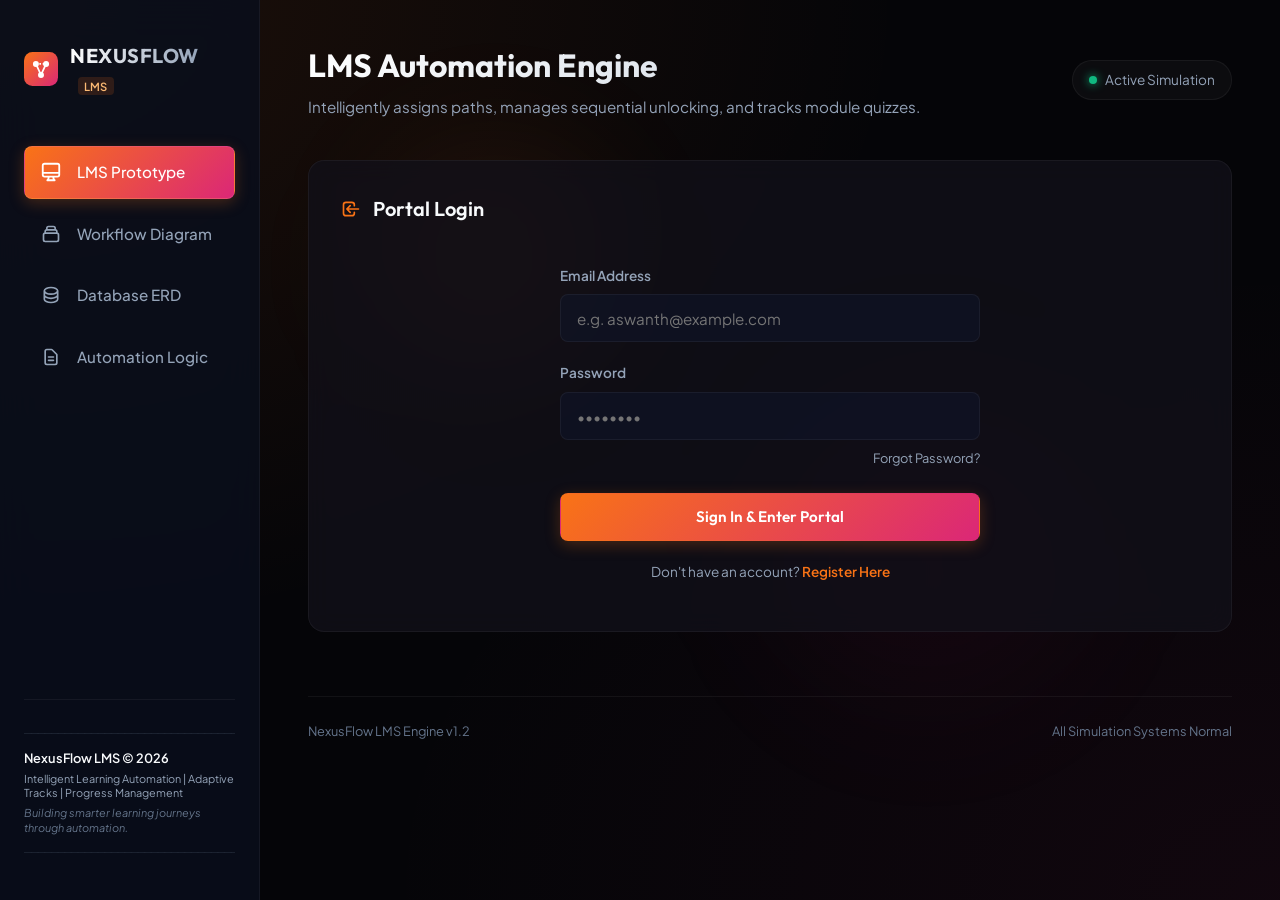
==== commit b3c0a7c0: "Update index.html" ====
--- a/Track-Based LMS Automation Engine/index.html
+++ b/Track-Based LMS Automation Engine/index.html
@@ -98,37 +98,139 @@
       <!-- 1. LMS PROTOTYPE TAB PANEL -->
       <section class="tab-panel active" id="prototype-panel">
         
-        <!-- Screen 1: Login Screen -->
+        <!-- Screen 1: Login / Sign Up Screen -->
         <div class="glass-card screen" id="login-area">
-          <div class="card-header">
-            <h3 class="card-title">
-              <svg style="width:20px; height:20px;" fill="none" stroke="currentColor" viewBox="0 0 24 24" xmlns="http://www.w3.org/2000/svg"><path stroke-linecap="round" stroke-linejoin="round" stroke-width="2" d="M11 16l-4-4m0 0l4-4m-4 4h14m-5 4v1a3 3 0 01-3 3H6a3 3 0 01-3-3V7a3 3 0 013-3h7a3 3 0 013 3v1"></path></svg>
-              Student Portal Access
-            </h3>
-          </div>
           
-          <div style="max-width: 420px; margin: 0 auto; padding: 1rem 0;">
-            <div class="form-group">
-              <label class="form-label" for="login-name">Student Full Name</label>
-              <input type="text" class="form-input" id="login-name" placeholder="e.g. Akshay" required>
-            </div>
-            
-            <div class="form-group">
-              <label class="form-label" for="login-email">Email Address</label>
-              <input type="email" class="form-input" id="login-email" placeholder="e.g. akshay@example.com" required>
-            </div>
-
-            <div class="form-group">
-              <label class="form-label" for="login-password">Password</label>
-              <input type="password" class="form-input" id="login-password" placeholder="••••••••" required>
-            </div>
-
-            <div style="margin-top: 1.75rem;">
-              <button class="btn btn-primary" style="width: 100%;" onclick="loginStudent()">
-                Sign In & Continue
-              </button>
-            </div>
-          </div>
+          <!-- LOGIN VIEW -->
+          <div id="login-form-view">
+            <div class="card-header">
+              <h3 class="card-title">
+                <svg style="width:20px; height:20px;" fill="none" stroke="currentColor" viewBox="0 0 24 24" xmlns="http://www.w3.org/2000/svg"><path stroke-linecap="round" stroke-linejoin="round" stroke-width="2" d="M11 16l-4-4m0 0l4-4m-4 4h14m-5 4v1a3 3 0 01-3 3H6a3 3 0 01-3-3V7a3 3 0 013-3h7a3 3 0 013 3v1"></path></svg>
+                Portal Login
+              </h3>
+            </div>
+            <div style="max-width: 420px; margin: 0 auto; padding: 1rem 0;">
+              <div class="form-group">
+                <label class="form-label" for="login-email">Email Address</label>
+                <input type="email" class="form-input" id="login-email" placeholder="e.g. aswanth@example.com" required>
+              </div>
+
+              <div class="form-group" style="margin-bottom: 0.5rem;">
+                <label class="form-label" for="login-password">Password</label>
+                <input type="password" class="form-input" id="login-password" placeholder="••••••••" required>
+              </div>
+
+              <div style="text-align: right; margin-bottom: 1.5rem; font-size: 0.8rem;">
+                <a href="#" style="color: var(--text-secondary); text-decoration: none;" onclick="toggleAuthMode('forgot', event)">Forgot Password?</a>
+              </div>
+
+              <div style="margin-top: 1rem;">
+                <button class="btn btn-primary" style="width: 100%;" onclick="loginStudent()">
+                  Sign In & Enter Portal
+                </button>
+              </div>
+              
+              <div style="text-align: center; margin-top: 1.25rem; font-size: 0.85rem;">
+                <span style="color: var(--text-secondary);">Don't have an account? </span>
+                <a href="#" style="color: var(--primary); font-weight: 600; text-decoration: none;" onclick="toggleAuthMode('signup', event)">Register Here</a>
+              </div>
+            </div>
+          </div>
+
+          <!-- SIGNUP VIEW -->
+          <div id="signup-form-view" style="display: none;">
+            <div class="card-header">
+              <h3 class="card-title">
+                <svg style="width:20px; height:20px;" fill="none" stroke="currentColor" viewBox="0 0 24 24" xmlns="http://www.w3.org/2000/svg"><path stroke-linecap="round" stroke-linejoin="round" stroke-width="2" d="M18 9v3m0 0v3m0-3h3m-3 0h-3m-2-5a4 4 0 11-8 0 4 4 0 018 0zM3 20a6 6 0 0112 0v1H3v-1z"></path></svg>
+                Create Account
+              </h3>
+            </div>
+            <div style="max-width: 420px; margin: 0 auto; padding: 1rem 0;">
+              <div class="form-group">
+                <label class="form-label" for="signup-name">Student Full Name</label>
+                <input type="text" class="form-input" id="signup-name" placeholder="e.g. Aswanth" required>
+              </div>
+              
+              <div class="form-group">
+                <label class="form-label" for="signup-email">Email Address</label>
+                <input type="email" class="form-input" id="signup-email" placeholder="e.g. aswanth@example.com" required>
+              </div>
+
+              <div class="form-group">
+                <label class="form-label" for="signup-password">Password</label>
+                <input type="password" class="form-input" id="signup-password" placeholder="••••••••" required>
+              </div>
+
+              <div class="form-group">
+                <label class="form-label" for="signup-track">Preferred Learning Track</label>
+                <select class="form-input" id="signup-track" required style="background: var(--bg-dark); color: var(--text-primary); border: 1px solid var(--border-color);">
+                  <option value="" disabled selected>-- Select a Learning Track --</option>
+                  <option value="1">Software Development</option>
+                  <option value="2">AI Automation</option>
+                  <option value="3">AI Foundations</option>
+                  <option value="4">AI Content Creation</option>
+                </select>
+              </div>
+
+              <div style="margin-top: 1.75rem;">
+                <button class="btn btn-primary" style="width: 100%;" onclick="signupStudent()">
+                  Register & Create Account
+                </button>
+              </div>
+              
+              <div style="text-align: center; margin-top: 1.25rem; font-size: 0.85rem;">
+                <span style="color: var(--text-secondary);">Already have an account? </span>
+                <a href="#" style="color: var(--primary); font-weight: 600; text-decoration: none;" onclick="toggleAuthMode('login', event)">Log In</a>
+              </div>
+            </div>
+          </div>
+
+          <!-- FORGOT PASSWORD VIEW -->
+          <div id="forgot-form-view" style="display: none;">
+            <div class="card-header">
+              <h3 class="card-title">
+                <svg style="width:20px; height:20px;" fill="none" stroke="currentColor" viewBox="0 0 24 24" xmlns="http://www.w3.org/2000/svg"><path stroke-linecap="round" stroke-linejoin="round" stroke-width="2" d="M12 15v2m-6 4h12a2 2 0 002-2v-6a2 2 0 00-2-2H6a2 2 0 00-2 2v6a2 2 0 002 2zm10-10V7a4 4 0 00-8 0v4h8z"></path></svg>
+                Reset Password
+              </h3>
+            </div>
+            <div style="max-width: 420px; margin: 0 auto; padding: 1rem 0;">
+              
+              <!-- Step 1: Verify Email -->
+              <div id="forgot-step-email">
+                <div class="form-group">
+                  <label class="form-label" for="forgot-email">Registered Email Address</label>
+                  <input type="email" class="form-input" id="forgot-email" placeholder="e.g. aswanth@example.com" required>
+                </div>
+                <div style="margin-top: 1.75rem;">
+                  <button class="btn btn-primary" style="width: 100%;" onclick="verifyForgotEmail()">
+                    Verify Email Address
+                  </button>
+                </div>
+              </div>
+
+              <!-- Step 2: Reset Password (initially hidden) -->
+              <div id="forgot-step-reset" style="display: none;">
+                <div class="form-group">
+                  <label class="form-label" for="forgot-new-password">New Password</label>
+                  <input type="password" class="form-input" id="forgot-new-password" placeholder="••••••••" required>
+                </div>
+                <div class="form-group">
+                  <label class="form-label" for="forgot-confirm-password">Confirm New Password</label>
+                  <input type="password" class="form-input" id="forgot-confirm-password" placeholder="••••••••" required>
+                </div>
+                <div style="margin-top: 1.75rem;">
+                  <button class="btn btn-primary" style="width: 100%;" onclick="resetUserPassword()">
+                    Update Password Securely
+                  </button>
+                </div>
+              </div>
+
+              <div style="text-align: center; margin-top: 1.25rem; font-size: 0.85rem;">
+                <a href="#" style="color: var(--primary); font-weight: 600; text-decoration: none;" onclick="toggleAuthMode('login', event)">Back to Login</a>
+              </div>
+            </div>
+          </div>
+
         </div>
 
         <!-- Screen 2: Track Selection -->
@@ -233,6 +335,9 @@
                     <h3 class="card-title" id="dashboard-track-name">Track Name</h3>
                   </div>
                   <div style="display: flex; gap: 0.5rem;">
+                    <button class="btn btn-secondary" style="padding: 0.4rem 0.85rem; font-size: 0.8rem;" onclick="switchToTrackSelection()">
+                      Switch Track
+                    </button>
                     <button class="btn btn-secondary" style="padding: 0.4rem 0.85rem; font-size: 0.8rem;" onclick="resetDatabaseState()">
                       Reset Track
                     </button>
